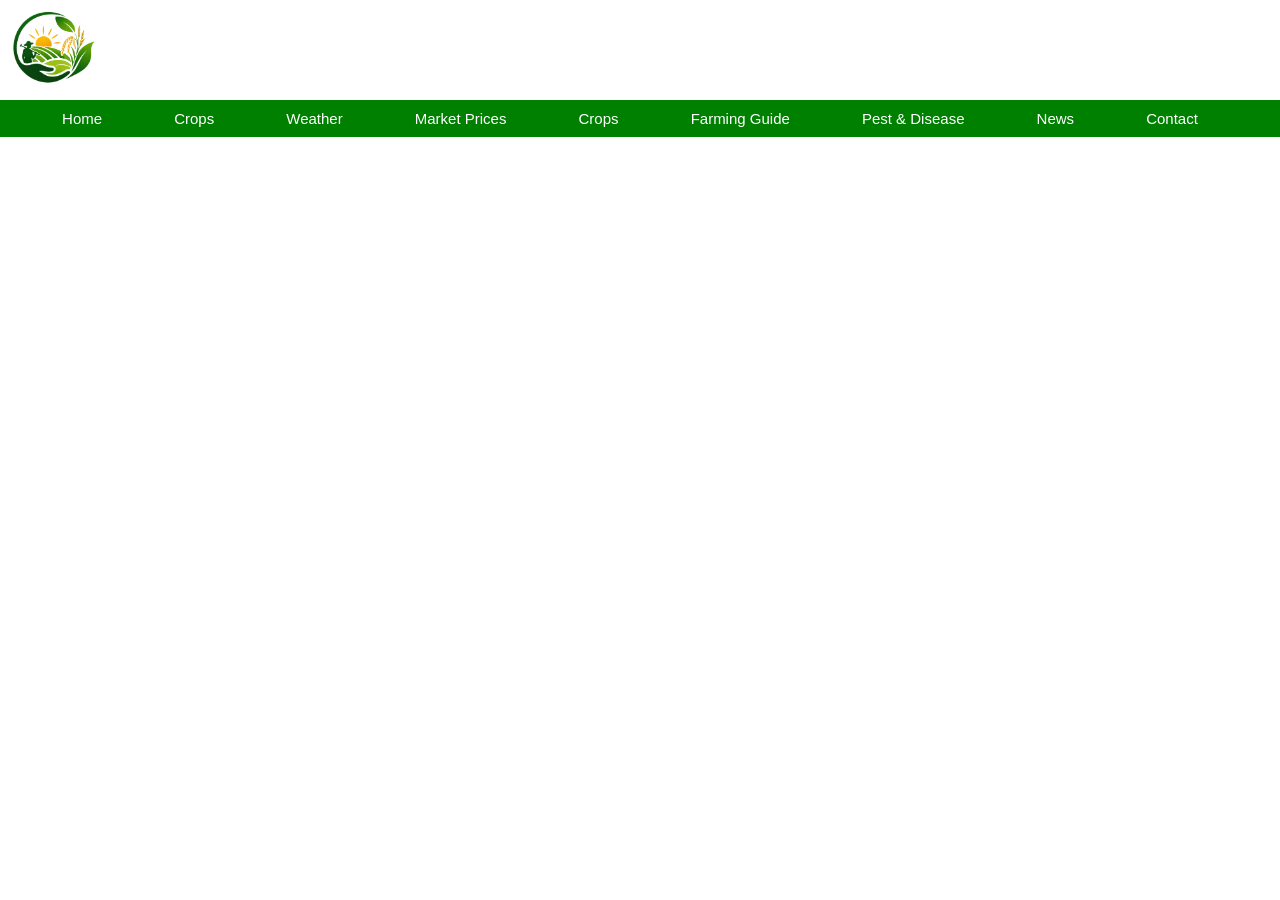
==== index.html @ c6f2dee4 "Resolved README merge conflict" ====
<!DOCTYPE html>
<html lang="en">
<head>
    <meta charset="UTF-8">
    <meta name="viewport" content="width=device-width, initial-scale=1.0">
    <title>Govimithuru | Home</title>
    <link rel="stylesheet" href="css/main.css">
</head>
<body>
    <!-- TODO: @Lochana aiya - Create header and navigation bar-->
    <header> <img src="images/logo.png" alt="logo" class="logo">
        <nav>
            <a href="#">Home</a>
            <a href="#">Crops</a>
            <a href="#">Weather</a>
            <a href="#">Market Prices</a>
            <a href="#">Crops</a>
            <a href="#">Farming Guide</a>
            <a href="#">Pest & Disease</a>
            <a href="#">News</a>
            <a href="#">Contact</a>
        </nav>
    </header>

    <main>
        <!-- TODO: " Nuwan aiya - Create slideshow section"-->
        <section id="slideshow">

        </section>
        <section id="about-section">
            <!-- TODO: @Harinya akka - Create about card -->
            <div id="about">

            </div>

            <!-- TODO: @Harinya akka - Create vision card -->
            <div id="vision">

            </div>

            <!-- TODO: @Harinya akka - Create mission card -->
            <div id="mission">

            </div>
        </section>

        <!-- TODO: @Nuwan aiya - Create news section -->
        <section id="news-section">

        </section>

        <!-- TODO: @Nuwan aiya - Create contact form-->
        <section id="contact-form">

        </section>
        
    </main>

    <!-- TODO: @Dahami akka - Create footer -->
    <footer>

    </footer>
    
</body>
</html>
---- css/main.css ----
*{
    margin: 0;
    padding: 0;
    box-sizing: border-box;
    font-family: Arial, sans-serif;
}

h1 {
    text-align: center;
    color: brown;
}

header {
    text-align: center;
}

.logo {
    display: block;
    width: 100px;
    height: auto;
}

nav {
    background-color: #008000; /* Blue */
    padding: 10px;
    display: flex;
    justify-content: space-evenly;
}

nav a {
    color: white;              /* Text color */
    text-decoration: none;
    margin-right: 20px;
    font-size: 15px;
}


nav a:hover {
    color: black;
}

@media (max-width: 768px) {
    header {
        text-align: center;
        display: flex;
        flex-direction: column;
        align-items: center;
    }

    nav {
        left: 0;
        top: 0;
        height: 100vh;
        width: 100%;
        display: flex;
        flex-direction: column;
        background-color:#008000;
    }

    nav :hover {
        color: black;
        background-color: lightgreen;
    }
}
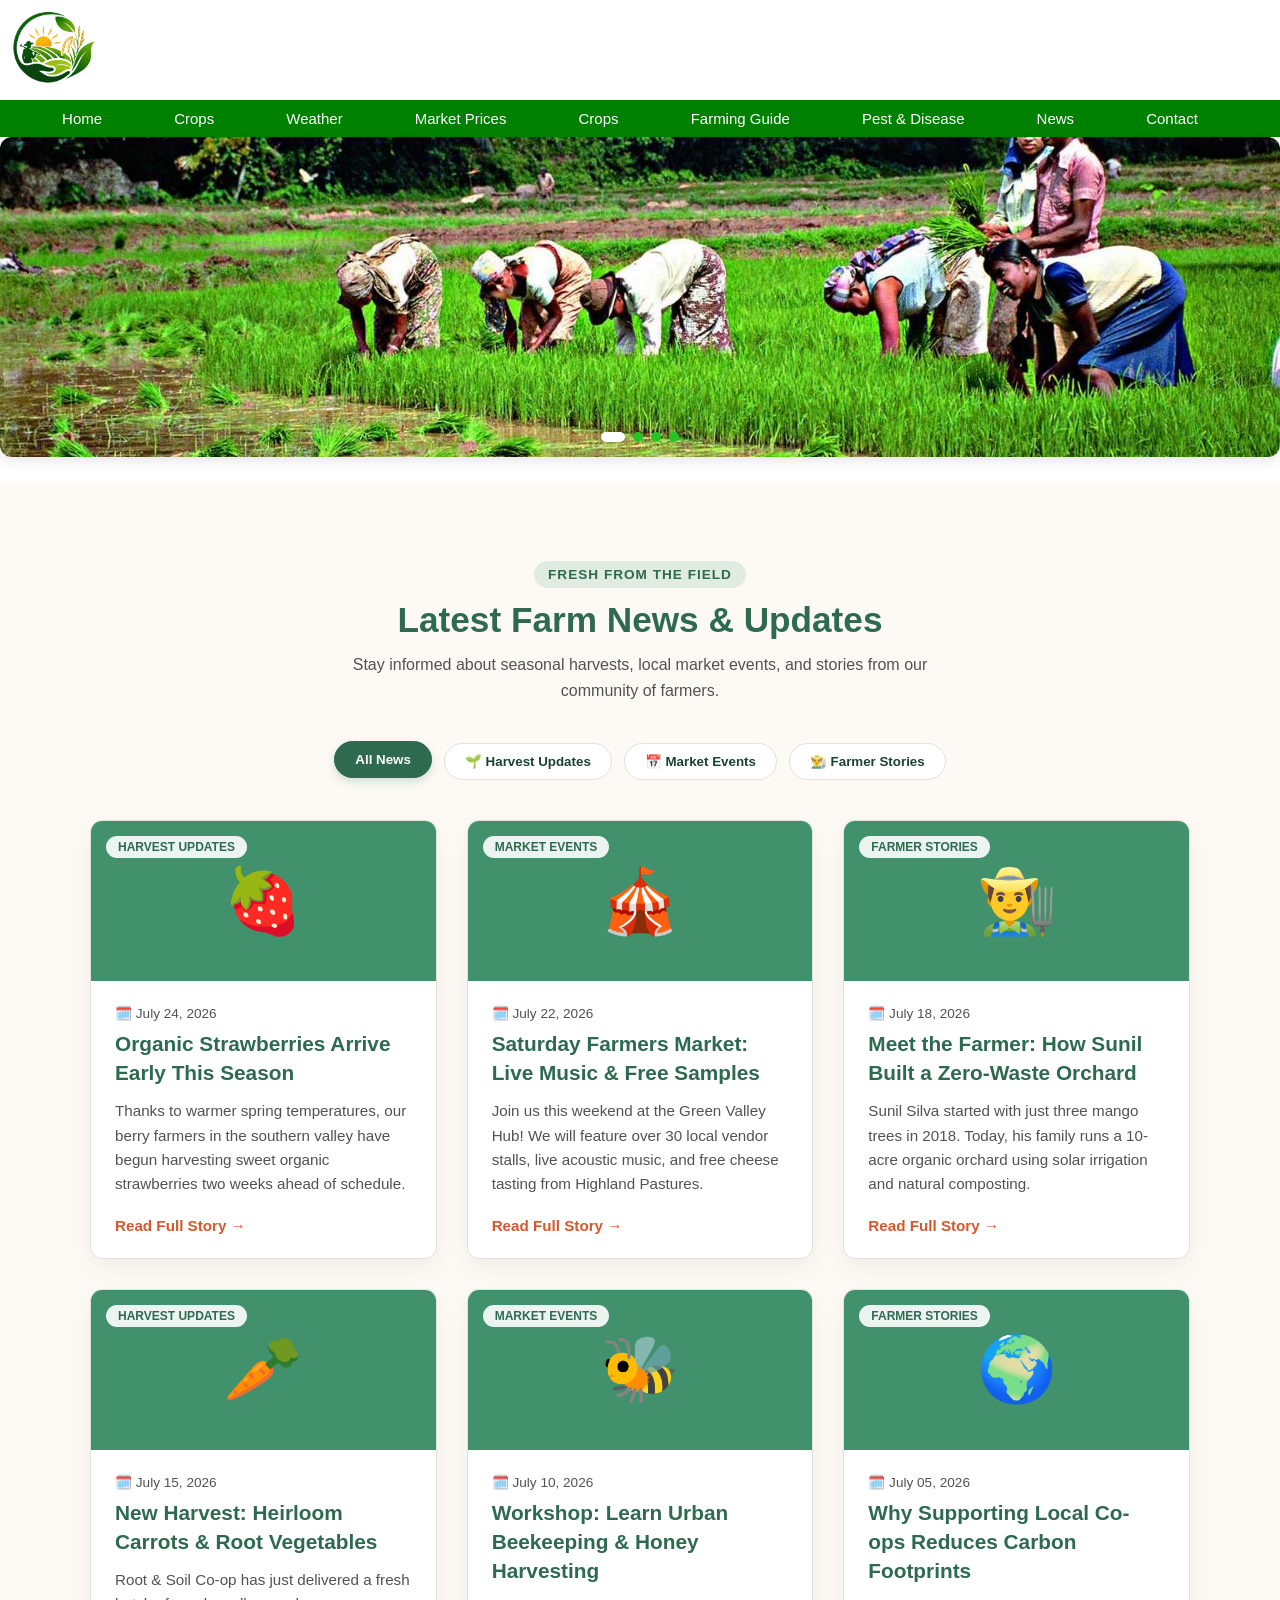
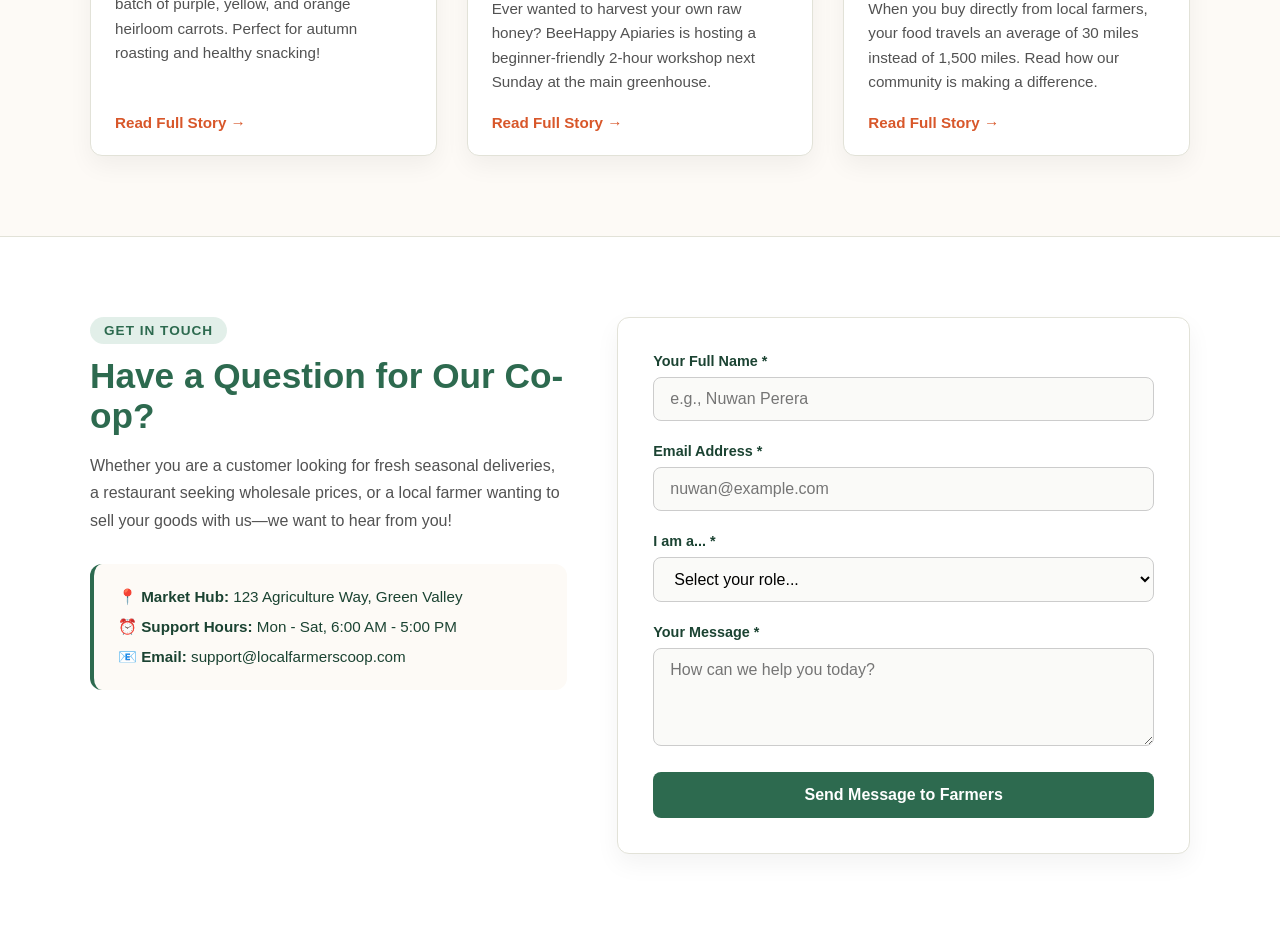
==== commit 40afdb8e: "Update frontend files dashboard components" ====
--- a/index.html
+++ b/index.html
@@ -5,6 +5,7 @@
     <meta name="viewport" content="width=device-width, initial-scale=1.0">
     <title>Govimithuru | Home</title>
     <link rel="stylesheet" href="css/main.css">
+    <script src="script.js"></script>
 </head>
 <body>
     <!-- TODO: @Lochana aiya - Create header and navigation bar-->
@@ -25,7 +26,29 @@
     <main>
         <!-- TODO: " Nuwan aiya - Create slideshow section"-->
         <section id="slideshow">
+            <div class="slideshow-container">
+                <!-- Banner Slides -->
+                 <div class="slide fade">
+                 <img src="images/farmers.jpg" alt="Banner 1">
+                 </div>
+                 <div class="slide fade">
+                 <img src="images/fruits.jpg" alt="Banner 2">
+                 </div>
+                 <div class="slide fade">
+                 <img src="images/paddy.jpg" alt="Banner 3">
+                 </div>
+                 <div class="slide fade">
+                 <img src="images/paddy.jpg" alt="Banner 4">
+                 </div>
 
+                 <!-- Indicator Dots -->
+                  <div class="dots-container">
+                    <span class="dot" onclick="setSlide(0)"></span>
+                    <span class="dot" onclick="setSlide(1)"></span>
+                    <span class="dot" onclick="setSlide(2)"></span>
+                    <span class="dot" onclick="setSlide(3)"></span>
+                  </div>
+            </div>
         </section>
         <section id="about-section">
             <!-- TODO: @Harinya akka - Create about card -->
@@ -45,14 +68,90 @@
         </section>
 
         <!-- TODO: @Nuwan aiya - Create news section -->
-        <section id="news-section">
+        <section id="news-section" class="section-padding">
+  <div class="container">
+    <div class="section-header">
+      <span class="badge">Fresh From the Field</span>
+      <h2>Latest Farm News & Updates</h2>
+      <p>Stay informed about seasonal harvests, local market events, and stories from our community of farmers.</p>
+    </div>
 
-        </section>
+    <!-- Interactive News Category Filters -->
+    <div class="news-filters">
+      <button class="filter-btn active" data-filter="all">All News</button>
+      <button class="filter-btn" data-filter="harvest">🌱 Harvest Updates</button>
+      <button class="filter-btn" data-filter="event">📅 Market Events</button>
+      <button class="filter-btn" data-filter="story">👨‍🌾 Farmer Stories</button>
+    </div>
+
+    <!-- News Cards Grid (by JS) -->
+    <div class="news-grid" id="news-grid-container">
+      <!-- JavaScript will dynamically insert news cards here -->
+    </div>
+  </div>
+</section>
 
         <!-- TODO: @Nuwan aiya - Create contact form-->
-        <section id="contact-form">
+        <section id="contact-form" class="section-padding contact-section">
+  <div class="container">
+    <div class="contact-wrapper">
+      <!-- Left Side: Friendly Context -->
+      <div class="contact-intro">
+        <span class="badge">Get In Touch</span>
+        <h2>Have a Question for Our Co-op?</h2>
+        <p>Whether you are a customer looking for fresh seasonal deliveries, a restaurant seeking wholesale prices, or a local farmer wanting to sell your goods with us—we want to hear from you!</p>
+        
+        <div class="quick-contact-info">
+          <div class="info-item">
+            <strong>📍 Market Hub:</strong> 123 Agriculture Way, Green Valley
+          </div>
+          <div class="info-item">
+            <strong>⏰ Support Hours:</strong> Mon - Sat, 6:00 AM - 5:00 PM
+          </div>
+          <div class="info-item">
+            <strong>📧 Email:</strong> support@localfarmerscoop.com
+          </div>
+        </div>
+      </div>
 
-        </section>
+      <!-- Right Side: The Form -->
+      <div class="form-container">
+        <form id="farmer-contact-form" novalidate>
+          <div class="form-group">
+            <label for="name">Your Full Name *</label>
+            <input type="text" id="name" name="name" placeholder="e.g., Nuwan Perera" required>
+          </div>
+
+          <div class="form-group">
+            <label for="email">Email Address *</label>
+            <input type="email" id="email" name="email" placeholder="nuwan@example.com" required>
+          </div>
+
+          <div class="form-group">
+            <label for="role">I am a... *</label>
+            <select id="role" name="role" required>
+              <option value="">Select your role...</option>
+              <option value="customer">Regular Buyer / Customer</option>
+              <option value="farmer">Farmer looking to sell goods</option>
+              <option value="wholesale">Wholesale / Restaurant Buyer</option>
+              <option value="other">General Visitor</option>
+            </select>
+          </div>
+
+          <div class="form-group">
+            <label for="message">Your Message *</label>
+            <textarea id="message" name="message" rows="4" placeholder="How can we help you today?" required></textarea>
+          </div>
+
+          <button type="submit" class="submit-btn">Send Message to Farmers</button>
+          
+          <!-- Feedback message box -->
+          <div id="form-status" class="status-msg hidden"></div>
+        </form>
+      </div>
+    </div>
+  </div>
+</section>
         
     </main>
 
--- a/css/main.css
+++ b/css/main.css
@@ -61,4 +61,392 @@
         color: black;
         background-color: lightgreen;
     }
+}
+
+/* ====== SLIDESHOW STYLE ====== */
+#slideshow {
+    width: 100%;
+    margin-bottom: 24px;
+}
+
+.slideshow-container{
+    position: relative;
+    width: 100%;
+    height: 320px;
+    overflow: hidden;
+    border-radius: 12px;
+    box-shadow: 0 4px 12px rgba(0, 0, 0, 0.1);
+}
+
+.slide{
+    display: none;
+    width: 100%;
+    height: 100%;
+}
+
+.slide img {
+    width: 100%;
+    height: 100%;
+    object-fit: cover;
+}
+
+/* Fade Animation */
+.fade{
+    animation-name: fadeAnimation;
+    animation-duration: 0.8;
+}
+
+@keyframes fadeAnimation{
+    from { opacity: 0.4; }
+    to { opacity: 1; }
+}
+
+/* Bottom Indicator Dots */ 
+.dots-container{
+    position: absolute;
+    bottom: 15px;
+    left: 50%;
+    transform: translateX(-50%);
+    display: flex;
+    gap: 8px;
+    z-index: 10;
+}
+
+.dot{
+    height: 10px;
+    width: 10px;
+    background-color: rgb(37, 197, 37);
+    border-radius: 50%;
+    display: inline-block;
+    cursor: pointer;
+    transition: all 0.3s ease;
+}
+
+.dot.active, .dot:hover{
+    background-color: #ffffff;
+    width: 24px;
+    border-radius: 8px;
+}
+
+/* ==========================================
+   GENERAL & VARIABLES
+   ========================================== */
+:root {
+  --farm-green: #2d6a4f;
+  --farm-light-green: #40916c;
+  --farm-accent: #d8572a;
+  --farm-bg: #fdfaf6;
+  --text-main: #1b4332;
+  --text-muted: #525252;
+  --border-color: #e2e2d8;
+  --white: #ffffff;
+  --radius: 12px;
+  --shadow: 0 10px 25px rgba(0, 0, 0, 0.05);
+}
+
+.section-padding {
+  padding: 80px 0;
+  font-family: 'Segoe UI', Tahoma, Geneva, Verdana, sans-serif;
+  color: var(--text-main);
+}
+
+.container {
+  max-width: 1140px;
+  margin: 0 auto;
+  padding: 0 20px;
+}
+
+.section-header {
+  text-align: center;
+  max-width: 650px;
+  margin: 0 auto 40px auto;
+}
+
+.badge {
+  display: inline-block;
+  background-color: rgba(64, 145, 108, 0.15);
+  color: var(--farm-green);
+  padding: 6px 14px;
+  border-radius: 20px;
+  font-size: 0.85rem;
+  font-weight: 700;
+  text-transform: uppercase;
+  letter-spacing: 1px;
+  margin-bottom: 12px;
+}
+
+.section-header h2 {
+  font-size: 2.2rem;
+  color: var(--farm-green);
+  margin-bottom: 12px;
+}
+
+.section-header p {
+  color: var(--text-muted);
+  line-height: 1.6;
+}
+
+/* ==========================================
+   NEWS SECTION STYLES
+   ========================================== */
+#news-section {
+  background-color: var(--farm-bg);
+}
+
+.news-filters {
+  display: flex;
+  justify-content: center;
+  flex-wrap: wrap;
+  gap: 12px;
+  margin-bottom: 40px;
+}
+
+.filter-btn {
+  background: var(--white);
+  border: 1px solid var(--border-color);
+  color: var(--text-main);
+  padding: 10px 20px;
+  border-radius: 30px;
+  font-weight: 600;
+  cursor: pointer;
+  transition: all 0.3s ease;
+}
+
+.filter-btn:hover,
+.filter-btn.active {
+  background: var(--farm-green);
+  color: var(--white);
+  border-color: var(--farm-green);
+  transform: translateY(-2px);
+  box-shadow: 0 4px 10px rgba(45, 106, 79, 0.2);
+}
+
+.news-grid {
+  display: grid;
+  grid-template-columns: repeat(auto-fill, minmax(320px, 1fr));
+  gap: 30px;
+}
+
+.news-card {
+  background: var(--white);
+  border-radius: var(--radius);
+  overflow: hidden;
+  box-shadow: var(--shadow);
+  border: 1px solid var(--border-color);
+  display: flex;
+  flex-direction: column;
+  transition: transform 0.3s ease, box-shadow 0.3s ease;
+}
+
+.news-card:hover {
+  transform: translateY(-5px);
+  box-shadow: 0 15px 30px rgba(0, 0, 0, 0.1);
+}
+
+.news-banner {
+  height: 160px;
+  background: var(--farm-light-green);
+  display: flex;
+  align-items: center;
+  justify-content: center;
+  font-size: 4rem;
+  position: relative;
+}
+
+.news-category-tag {
+  position: absolute;
+  top: 15px;
+  left: 15px;
+  background: rgba(255, 255, 255, 0.9);
+  color: var(--farm-green);
+  padding: 4px 12px;
+  border-radius: 12px;
+  font-size: 0.75rem;
+  font-weight: bold;
+  text-transform: uppercase;
+}
+
+.news-content {
+  padding: 24px;
+  display: flex;
+  flex-direction: column;
+  flex-grow: 1;
+}
+
+.news-date {
+  font-size: 0.85rem;
+  color: var(--text-muted);
+  margin-bottom: 8px;
+}
+
+.news-title {
+  font-size: 1.3rem;
+  color: var(--farm-green);
+  margin-bottom: 12px;
+  line-height: 1.4;
+}
+
+.news-excerpt {
+  color: var(--text-muted);
+  font-size: 0.95rem;
+  line-height: 1.6;
+  margin-bottom: 20px;
+  flex-grow: 1;
+}
+
+.read-more-btn {
+  background: none;
+  border: none;
+  color: var(--farm-accent);
+  font-weight: 700;
+  cursor: pointer;
+  padding: 0;
+  text-align: left;
+  display: inline-flex;
+  align-items: center;
+  gap: 5px;
+  font-size: 0.95rem;
+}
+
+.read-more-btn:hover {
+  text-decoration: underline;
+}
+
+/* ==========================================
+   CONTACT FORM STYLES
+   ========================================== */
+.contact-section {
+  background: var(--white);
+  border-top: 1px solid var(--border-color);
+}
+
+.contact-wrapper {
+  display: grid;
+  grid-template-columns: 1fr 1.2fr;
+  gap: 50px;
+  align-items: start;
+}
+
+.contact-intro h2 {
+  font-size: 2.2rem;
+  color: var(--farm-green);
+  margin-bottom: 16px;
+}
+
+.contact-intro p {
+  color: var(--text-muted);
+  line-height: 1.7;
+  margin-bottom: 30px;
+}
+
+.quick-contact-info {
+  background: var(--farm-bg);
+  padding: 24px;
+  border-radius: var(--radius);
+  border-left: 4px solid var(--farm-green);
+}
+
+.info-item {
+  margin-bottom: 12px;
+  color: var(--text-main);
+  font-size: 0.95rem;
+}
+
+.info-item:last-child {
+  margin-bottom: 0;
+}
+
+.form-container {
+  background: var(--white);
+  padding: 35px;
+  border-radius: var(--radius);
+  box-shadow: var(--shadow);
+  border: 1px solid var(--border-color);
+}
+
+.form-group {
+  margin-bottom: 22px;
+}
+
+.form-group label {
+  display: block;
+  font-weight: 600;
+  margin-bottom: 8px;
+  font-size: 0.9rem;
+  color: var(--text-main);
+}
+
+.form-group input,
+.form-group select,
+.form-group textarea {
+  width: 100%;
+  padding: 12px 16px;
+  border: 1px solid #ccc;
+  border-radius: 8px;
+  font-size: 1rem;
+  font-family: inherit;
+  transition: border-color 0.3s, box-shadow 0.3s;
+  background: #fafaf8;
+}
+
+.form-group input:focus,
+.form-group select:focus,
+.form-group textarea:focus {
+  outline: none;
+  border-color: var(--farm-green);
+  box-shadow: 0 0 0 3px rgba(45, 106, 79, 0.1);
+  background: var(--white);
+}
+
+.submit-btn {
+  background: var(--farm-green);
+  color: var(--white);
+  border: none;
+  width: 100%;
+  padding: 14px;
+  border-radius: 8px;
+  font-size: 1rem;
+  font-weight: bold;
+  cursor: pointer;
+  transition: background 0.3s, transform 0.1s;
+}
+
+.submit-btn:hover {
+  background: #1b4332;
+  transform: translateY(-2px);
+}
+
+.status-msg {
+  margin-top: 20px;
+  padding: 14px;
+  border-radius: 8px;
+  text-align: center;
+  font-weight: 600;
+  font-size: 0.95rem;
+}
+
+.status-msg.success {
+  background-color: #d8f3dc;
+  color: #1b4332;
+  border: 1px solid #b7e4c7;
+}
+
+.status-msg.error {
+  background-color: #f8d7da;
+  color: #721c24;
+  border: 1px solid #f5c6cb;
+}
+
+.hidden {
+  display: none;
+}
+
+/* ==========================================
+   RESPONSIVE DESIGN (MOBILE)
+   ========================================== */
+@media (max-width: 850px) {
+  .contact-wrapper {
+    grid-template-columns: 1fr;
+    gap: 30px;
+  }
 }
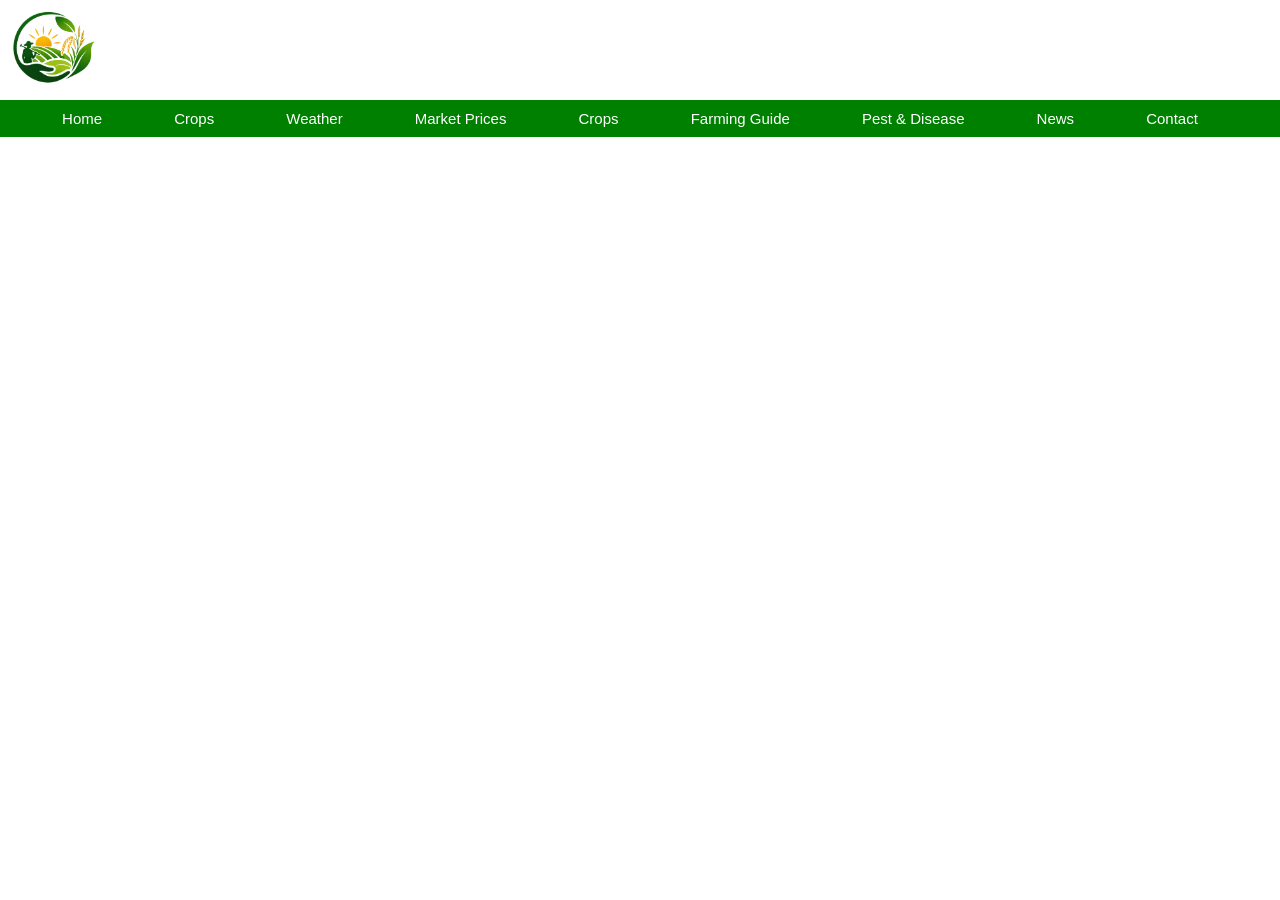
==== commit a75e03ef: "button work  stage 1" ====
--- a/index.html
+++ b/index.html
@@ -5,12 +5,15 @@
     <meta name="viewport" content="width=device-width, initial-scale=1.0">
     <title>Govimithuru | Home</title>
     <link rel="stylesheet" href="css/main.css">
-    <script src="script.js"></script>
+    <script src="js/script.js"></script>
 </head>
 <body>
     <!-- TODO: @Lochana aiya - Create header and navigation bar-->
     <header> <img src="images/logo.png" alt="logo" class="logo">
-        <nav>
+        <button class="menu-btn" onclick="toggleMenu()">
+            ☰
+        </button>
+        <nav id="Menu" class="menu">
             <a href="#">Home</a>
             <a href="#">Crops</a>
             <a href="#">Weather</a>
@@ -26,29 +29,7 @@
     <main>
         <!-- TODO: " Nuwan aiya - Create slideshow section"-->
         <section id="slideshow">
-            <div class="slideshow-container">
-                <!-- Banner Slides -->
-                 <div class="slide fade">
-                 <img src="images/farmers.jpg" alt="Banner 1">
-                 </div>
-                 <div class="slide fade">
-                 <img src="images/fruits.jpg" alt="Banner 2">
-                 </div>
-                 <div class="slide fade">
-                 <img src="images/paddy.jpg" alt="Banner 3">
-                 </div>
-                 <div class="slide fade">
-                 <img src="images/paddy.jpg" alt="Banner 4">
-                 </div>
 
-                 <!-- Indicator Dots -->
-                  <div class="dots-container">
-                    <span class="dot" onclick="setSlide(0)"></span>
-                    <span class="dot" onclick="setSlide(1)"></span>
-                    <span class="dot" onclick="setSlide(2)"></span>
-                    <span class="dot" onclick="setSlide(3)"></span>
-                  </div>
-            </div>
         </section>
         <section id="about-section">
             <!-- TODO: @Harinya akka - Create about card -->
@@ -68,90 +49,14 @@
         </section>
 
         <!-- TODO: @Nuwan aiya - Create news section -->
-        <section id="news-section" class="section-padding">
-  <div class="container">
-    <div class="section-header">
-      <span class="badge">Fresh From the Field</span>
-      <h2>Latest Farm News & Updates</h2>
-      <p>Stay informed about seasonal harvests, local market events, and stories from our community of farmers.</p>
-    </div>
+        <section id="news-section">
 
-    <!-- Interactive News Category Filters -->
-    <div class="news-filters">
-      <button class="filter-btn active" data-filter="all">All News</button>
-      <button class="filter-btn" data-filter="harvest">🌱 Harvest Updates</button>
-      <button class="filter-btn" data-filter="event">📅 Market Events</button>
-      <button class="filter-btn" data-filter="story">👨‍🌾 Farmer Stories</button>
-    </div>
-
-    <!-- News Cards Grid (by JS) -->
-    <div class="news-grid" id="news-grid-container">
-      <!-- JavaScript will dynamically insert news cards here -->
-    </div>
-  </div>
-</section>
+        </section>
 
         <!-- TODO: @Nuwan aiya - Create contact form-->
-        <section id="contact-form" class="section-padding contact-section">
-  <div class="container">
-    <div class="contact-wrapper">
-      <!-- Left Side: Friendly Context -->
-      <div class="contact-intro">
-        <span class="badge">Get In Touch</span>
-        <h2>Have a Question for Our Co-op?</h2>
-        <p>Whether you are a customer looking for fresh seasonal deliveries, a restaurant seeking wholesale prices, or a local farmer wanting to sell your goods with us—we want to hear from you!</p>
-        
-        <div class="quick-contact-info">
-          <div class="info-item">
-            <strong>📍 Market Hub:</strong> 123 Agriculture Way, Green Valley
-          </div>
-          <div class="info-item">
-            <strong>⏰ Support Hours:</strong> Mon - Sat, 6:00 AM - 5:00 PM
-          </div>
-          <div class="info-item">
-            <strong>📧 Email:</strong> support@localfarmerscoop.com
-          </div>
-        </div>
-      </div>
+        <section id="contact-form">
 
-      <!-- Right Side: The Form -->
-      <div class="form-container">
-        <form id="farmer-contact-form" novalidate>
-          <div class="form-group">
-            <label for="name">Your Full Name *</label>
-            <input type="text" id="name" name="name" placeholder="e.g., Nuwan Perera" required>
-          </div>
-
-          <div class="form-group">
-            <label for="email">Email Address *</label>
-            <input type="email" id="email" name="email" placeholder="nuwan@example.com" required>
-          </div>
-
-          <div class="form-group">
-            <label for="role">I am a... *</label>
-            <select id="role" name="role" required>
-              <option value="">Select your role...</option>
-              <option value="customer">Regular Buyer / Customer</option>
-              <option value="farmer">Farmer looking to sell goods</option>
-              <option value="wholesale">Wholesale / Restaurant Buyer</option>
-              <option value="other">General Visitor</option>
-            </select>
-          </div>
-
-          <div class="form-group">
-            <label for="message">Your Message *</label>
-            <textarea id="message" name="message" rows="4" placeholder="How can we help you today?" required></textarea>
-          </div>
-
-          <button type="submit" class="submit-btn">Send Message to Farmers</button>
-          
-          <!-- Feedback message box -->
-          <div id="form-status" class="status-msg hidden"></div>
-        </form>
-      </div>
-    </div>
-  </div>
-</section>
+        </section>
         
     </main>
 
@@ -161,4 +66,4 @@
     </footer>
     
 </body>
-</html>+</html>
--- a/css/main.css
+++ b/css/main.css
@@ -39,11 +39,15 @@
     color: black;
 }
 
+.menu-btn {
+    display: none;
+}
+
 @media (max-width: 768px) {
     header {
         text-align: center;
-        display: flex;
-        flex-direction: column;
+        display: grid;
+        grid-template-columns: auto auto;
         align-items: center;
     }
 
@@ -52,401 +56,53 @@
         top: 0;
         height: 100vh;
         width: 100%;
-        display: flex;
-        flex-direction: column;
+        display: grid;
         background-color:#008000;
     }
 
     nav :hover {
         color: black;
-        background-color: lightgreen;
     }
-}
 
-/* ====== SLIDESHOW STYLE ====== */
-#slideshow {
-    width: 100%;
-    margin-bottom: 24px;
-}
+    .menu{
+        display:none;
+        flex-direction:column;
+        background:#1b4d22;
+    }
+ 
+    .menu a{
+        color:white;
+        text-decoration:none;
+        padding:15px;
+        border-bottom:1px solid rgba(255,255,255,0.2);
+    }
 
-.slideshow-container{
-    position: relative;
-    width: 100%;
-    height: 320px;
-    overflow: hidden;
-    border-radius: 12px;
-    box-shadow: 0 4px 12px rgba(0, 0, 0, 0.1);
-}
+    .menu a:hover{
+        background:#2f5d34;
+    }
 
-.slide{
-    display: none;
-    width: 100%;
-    height: 100%;
-}
+    .menu.show{
+        display:grid;
+        grid-column-start: 1;
+        grid-column-end: 3;
+    }
+    .menu-btn{
+        display: flex;
+        font-size:28px;
+        background:#2f5d34;
+        color:white;
+        border:none;
+        border-radius:5px;
+        width:70px;
+        height: 35px;
+        cursor:pointer;
+        margin-left: auto;
+        justify-content: center;
+        align-items: center;   
+    }
 
-.slide img {
-    width: 100%;
-    height: 100%;
-    object-fit: cover;
-}
+    .menu-btn:hover{
+        background: #39703f;
+    }
 
-/* Fade Animation */
-.fade{
-    animation-name: fadeAnimation;
-    animation-duration: 0.8;
-}
-
-@keyframes fadeAnimation{
-    from { opacity: 0.4; }
-    to { opacity: 1; }
-}
-
-/* Bottom Indicator Dots */ 
-.dots-container{
-    position: absolute;
-    bottom: 15px;
-    left: 50%;
-    transform: translateX(-50%);
-    display: flex;
-    gap: 8px;
-    z-index: 10;
-}
-
-.dot{
-    height: 10px;
-    width: 10px;
-    background-color: rgb(37, 197, 37);
-    border-radius: 50%;
-    display: inline-block;
-    cursor: pointer;
-    transition: all 0.3s ease;
-}
-
-.dot.active, .dot:hover{
-    background-color: #ffffff;
-    width: 24px;
-    border-radius: 8px;
-}
-
-/* ==========================================
-   GENERAL & VARIABLES
-   ========================================== */
-:root {
-  --farm-green: #2d6a4f;
-  --farm-light-green: #40916c;
-  --farm-accent: #d8572a;
-  --farm-bg: #fdfaf6;
-  --text-main: #1b4332;
-  --text-muted: #525252;
-  --border-color: #e2e2d8;
-  --white: #ffffff;
-  --radius: 12px;
-  --shadow: 0 10px 25px rgba(0, 0, 0, 0.05);
-}
-
-.section-padding {
-  padding: 80px 0;
-  font-family: 'Segoe UI', Tahoma, Geneva, Verdana, sans-serif;
-  color: var(--text-main);
-}
-
-.container {
-  max-width: 1140px;
-  margin: 0 auto;
-  padding: 0 20px;
-}
-
-.section-header {
-  text-align: center;
-  max-width: 650px;
-  margin: 0 auto 40px auto;
-}
-
-.badge {
-  display: inline-block;
-  background-color: rgba(64, 145, 108, 0.15);
-  color: var(--farm-green);
-  padding: 6px 14px;
-  border-radius: 20px;
-  font-size: 0.85rem;
-  font-weight: 700;
-  text-transform: uppercase;
-  letter-spacing: 1px;
-  margin-bottom: 12px;
-}
-
-.section-header h2 {
-  font-size: 2.2rem;
-  color: var(--farm-green);
-  margin-bottom: 12px;
-}
-
-.section-header p {
-  color: var(--text-muted);
-  line-height: 1.6;
-}
-
-/* ==========================================
-   NEWS SECTION STYLES
-   ========================================== */
-#news-section {
-  background-color: var(--farm-bg);
-}
-
-.news-filters {
-  display: flex;
-  justify-content: center;
-  flex-wrap: wrap;
-  gap: 12px;
-  margin-bottom: 40px;
-}
-
-.filter-btn {
-  background: var(--white);
-  border: 1px solid var(--border-color);
-  color: var(--text-main);
-  padding: 10px 20px;
-  border-radius: 30px;
-  font-weight: 600;
-  cursor: pointer;
-  transition: all 0.3s ease;
-}
-
-.filter-btn:hover,
-.filter-btn.active {
-  background: var(--farm-green);
-  color: var(--white);
-  border-color: var(--farm-green);
-  transform: translateY(-2px);
-  box-shadow: 0 4px 10px rgba(45, 106, 79, 0.2);
-}
-
-.news-grid {
-  display: grid;
-  grid-template-columns: repeat(auto-fill, minmax(320px, 1fr));
-  gap: 30px;
-}
-
-.news-card {
-  background: var(--white);
-  border-radius: var(--radius);
-  overflow: hidden;
-  box-shadow: var(--shadow);
-  border: 1px solid var(--border-color);
-  display: flex;
-  flex-direction: column;
-  transition: transform 0.3s ease, box-shadow 0.3s ease;
-}
-
-.news-card:hover {
-  transform: translateY(-5px);
-  box-shadow: 0 15px 30px rgba(0, 0, 0, 0.1);
-}
-
-.news-banner {
-  height: 160px;
-  background: var(--farm-light-green);
-  display: flex;
-  align-items: center;
-  justify-content: center;
-  font-size: 4rem;
-  position: relative;
-}
-
-.news-category-tag {
-  position: absolute;
-  top: 15px;
-  left: 15px;
-  background: rgba(255, 255, 255, 0.9);
-  color: var(--farm-green);
-  padding: 4px 12px;
-  border-radius: 12px;
-  font-size: 0.75rem;
-  font-weight: bold;
-  text-transform: uppercase;
-}
-
-.news-content {
-  padding: 24px;
-  display: flex;
-  flex-direction: column;
-  flex-grow: 1;
-}
-
-.news-date {
-  font-size: 0.85rem;
-  color: var(--text-muted);
-  margin-bottom: 8px;
-}
-
-.news-title {
-  font-size: 1.3rem;
-  color: var(--farm-green);
-  margin-bottom: 12px;
-  line-height: 1.4;
-}
-
-.news-excerpt {
-  color: var(--text-muted);
-  font-size: 0.95rem;
-  line-height: 1.6;
-  margin-bottom: 20px;
-  flex-grow: 1;
-}
-
-.read-more-btn {
-  background: none;
-  border: none;
-  color: var(--farm-accent);
-  font-weight: 700;
-  cursor: pointer;
-  padding: 0;
-  text-align: left;
-  display: inline-flex;
-  align-items: center;
-  gap: 5px;
-  font-size: 0.95rem;
-}
-
-.read-more-btn:hover {
-  text-decoration: underline;
-}
-
-/* ==========================================
-   CONTACT FORM STYLES
-   ========================================== */
-.contact-section {
-  background: var(--white);
-  border-top: 1px solid var(--border-color);
-}
-
-.contact-wrapper {
-  display: grid;
-  grid-template-columns: 1fr 1.2fr;
-  gap: 50px;
-  align-items: start;
-}
-
-.contact-intro h2 {
-  font-size: 2.2rem;
-  color: var(--farm-green);
-  margin-bottom: 16px;
-}
-
-.contact-intro p {
-  color: var(--text-muted);
-  line-height: 1.7;
-  margin-bottom: 30px;
-}
-
-.quick-contact-info {
-  background: var(--farm-bg);
-  padding: 24px;
-  border-radius: var(--radius);
-  border-left: 4px solid var(--farm-green);
-}
-
-.info-item {
-  margin-bottom: 12px;
-  color: var(--text-main);
-  font-size: 0.95rem;
-}
-
-.info-item:last-child {
-  margin-bottom: 0;
-}
-
-.form-container {
-  background: var(--white);
-  padding: 35px;
-  border-radius: var(--radius);
-  box-shadow: var(--shadow);
-  border: 1px solid var(--border-color);
-}
-
-.form-group {
-  margin-bottom: 22px;
-}
-
-.form-group label {
-  display: block;
-  font-weight: 600;
-  margin-bottom: 8px;
-  font-size: 0.9rem;
-  color: var(--text-main);
-}
-
-.form-group input,
-.form-group select,
-.form-group textarea {
-  width: 100%;
-  padding: 12px 16px;
-  border: 1px solid #ccc;
-  border-radius: 8px;
-  font-size: 1rem;
-  font-family: inherit;
-  transition: border-color 0.3s, box-shadow 0.3s;
-  background: #fafaf8;
-}
-
-.form-group input:focus,
-.form-group select:focus,
-.form-group textarea:focus {
-  outline: none;
-  border-color: var(--farm-green);
-  box-shadow: 0 0 0 3px rgba(45, 106, 79, 0.1);
-  background: var(--white);
-}
-
-.submit-btn {
-  background: var(--farm-green);
-  color: var(--white);
-  border: none;
-  width: 100%;
-  padding: 14px;
-  border-radius: 8px;
-  font-size: 1rem;
-  font-weight: bold;
-  cursor: pointer;
-  transition: background 0.3s, transform 0.1s;
-}
-
-.submit-btn:hover {
-  background: #1b4332;
-  transform: translateY(-2px);
-}
-
-.status-msg {
-  margin-top: 20px;
-  padding: 14px;
-  border-radius: 8px;
-  text-align: center;
-  font-weight: 600;
-  font-size: 0.95rem;
-}
-
-.status-msg.success {
-  background-color: #d8f3dc;
-  color: #1b4332;
-  border: 1px solid #b7e4c7;
-}
-
-.status-msg.error {
-  background-color: #f8d7da;
-  color: #721c24;
-  border: 1px solid #f5c6cb;
-}
-
-.hidden {
-  display: none;
-}
-
-/* ==========================================
-   RESPONSIVE DESIGN (MOBILE)
-   ========================================== */
-@media (max-width: 850px) {
-  .contact-wrapper {
-    grid-template-columns: 1fr;
-    gap: 30px;
-  }
 }
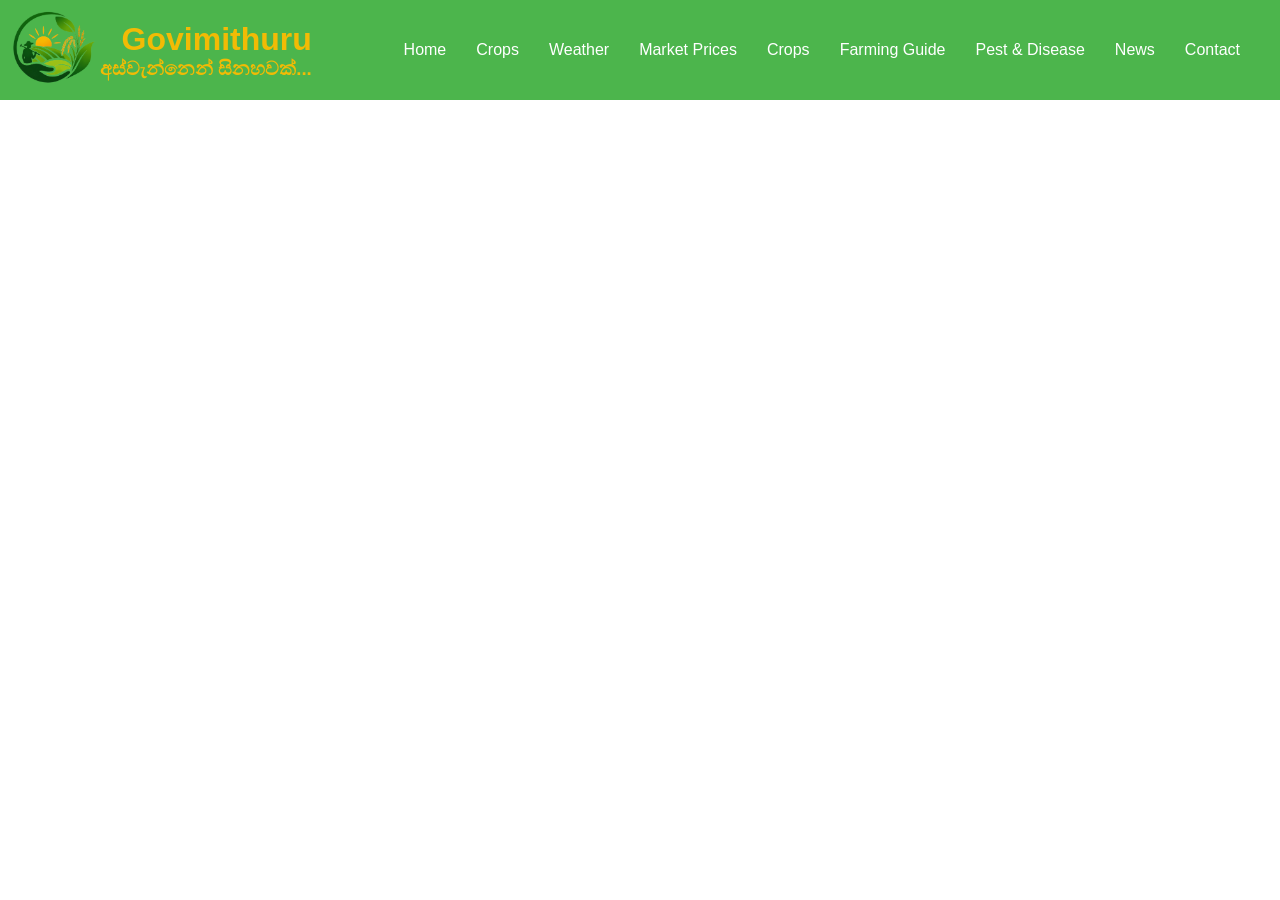
==== commit a9d686f5: "Changed the appearance of the header area" ====
--- a/index.html
+++ b/index.html
@@ -6,10 +6,18 @@
     <title>Govimithuru | Home</title>
     <link rel="stylesheet" href="css/main.css">
     <script src="js/script.js"></script>
+    <link rel="icon" type="image/png" href="/favicon.png" />
 </head>
 <body>
     <!-- TODO: @Lochana aiya - Create header and navigation bar-->
-    <header> <img src="images/logo.png" alt="logo" class="logo">
+    <header> 
+        <div style="display: flex; align-items: center;">
+        <img src="images/logo.png" alt="logo" class="logo">
+        <div>
+            <h1>Govimithuru</h1>
+            <h3>අස්වැන්නෙන් සිනහවක්...</h3>
+        </div>
+        </div>
         <button class="menu-btn" onclick="toggleMenu()">
             ☰
         </button>
--- a/css/main.css
+++ b/css/main.css
@@ -4,10 +4,18 @@
     box-sizing: border-box;
     font-family: Arial, sans-serif;
 }
+header {
+    display: flex;
+    justify-content: space-between;
+    background-color: rgba(0,150,0,0.7);
+    align-items: center;
+}
 
-h1 {
-    text-align: center;
-    color: brown;
+
+header h1, header h3 {
+    text-align: right;
+    color: rgb(242, 187, 5);
+    margin-right: 0;
 }
 
 header {
@@ -21,7 +29,6 @@
 }
 
 nav {
-    background-color: #008000; /* Blue */
     padding: 10px;
     display: flex;
     justify-content: space-evenly;
@@ -30,17 +37,18 @@
 nav a {
     color: white;              /* Text color */
     text-decoration: none;
-    margin-right: 20px;
-    font-size: 15px;
+    margin-right: 30px;
+    font-size: 16px;
 }
 
 
 nav a:hover {
-    color: black;
+    color: rgb(242, 187, 5);
 }
 
 .menu-btn {
     display: none;
+    padding: 20px 10px 22px 10px;
 }
 
 @media (max-width: 768px) {
@@ -54,20 +62,20 @@
     nav {
         left: 0;
         top: 0;
-        height: 100vh;
-        width: 100%;
+        height: 100%;
+        width: auto;
         display: grid;
-        background-color:#008000;
+        background-color:rgba(0,150,0,0.7);
     }
 
     nav :hover {
-        color: black;
+        color: rgb(242, 187, 5);
     }
 
-    .menu{
-        display:none;
-        flex-direction:column;
-        background:#1b4d22;
+    .menu {
+        display: none;
+        flex-direction: column;
+        background-color: rgba(0,100,0,0.7)
     }
  
     .menu a{
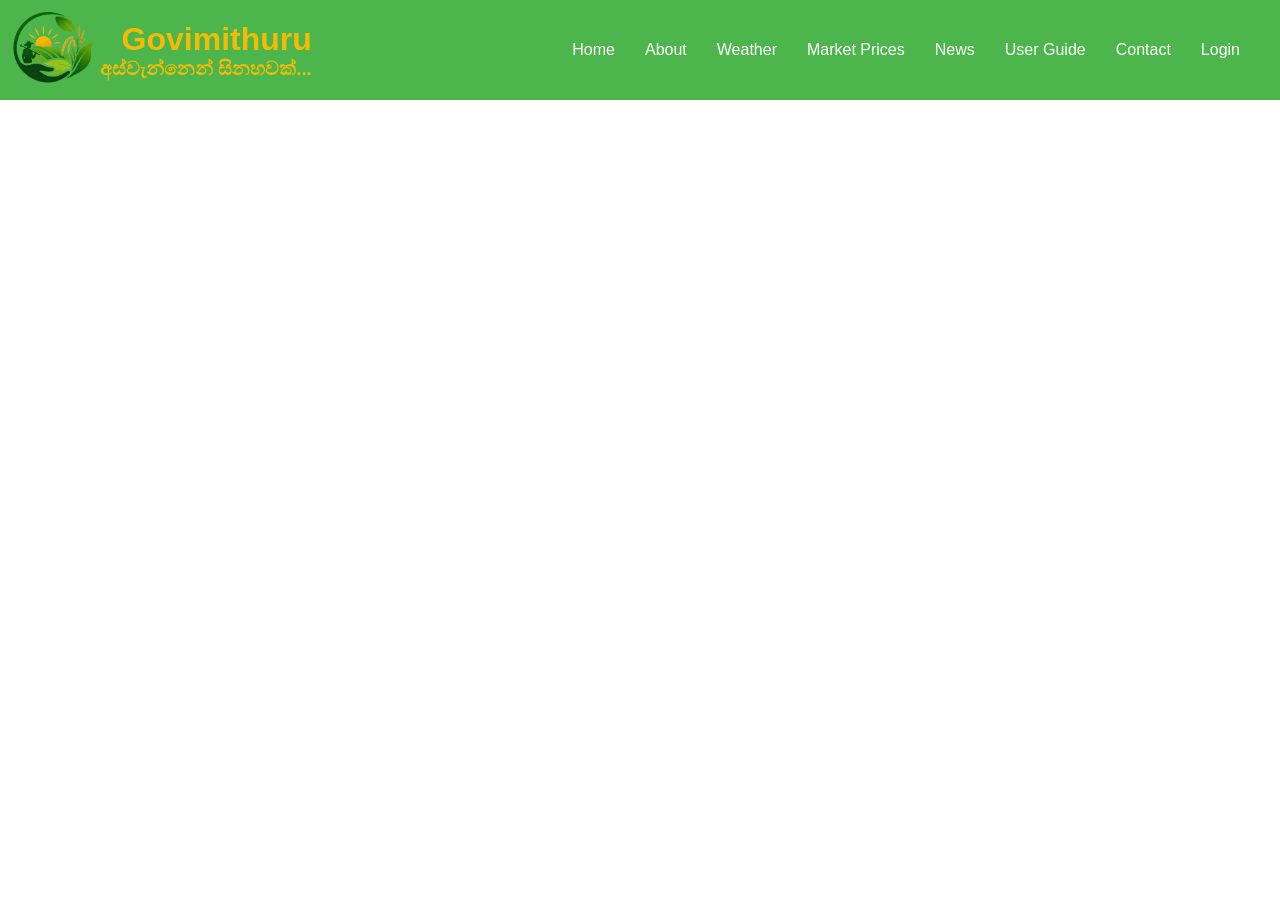
==== commit d11233ea: "Linked app to public site and configured ports to avoid unexpected erros." ====
--- a/index.html
+++ b/index.html
@@ -23,14 +23,13 @@
         </button>
         <nav id="Menu" class="menu">
             <a href="#">Home</a>
-            <a href="#">Crops</a>
+            <a href="#">About</a>
             <a href="#">Weather</a>
             <a href="#">Market Prices</a>
-            <a href="#">Crops</a>
-            <a href="#">Farming Guide</a>
-            <a href="#">Pest & Disease</a>
             <a href="#">News</a>
+            <a href="#">User Guide</a>
             <a href="#">Contact</a>
+            <a href="http://127.0.0.1:5208">Login</a>
         </nav>
     </header>
 
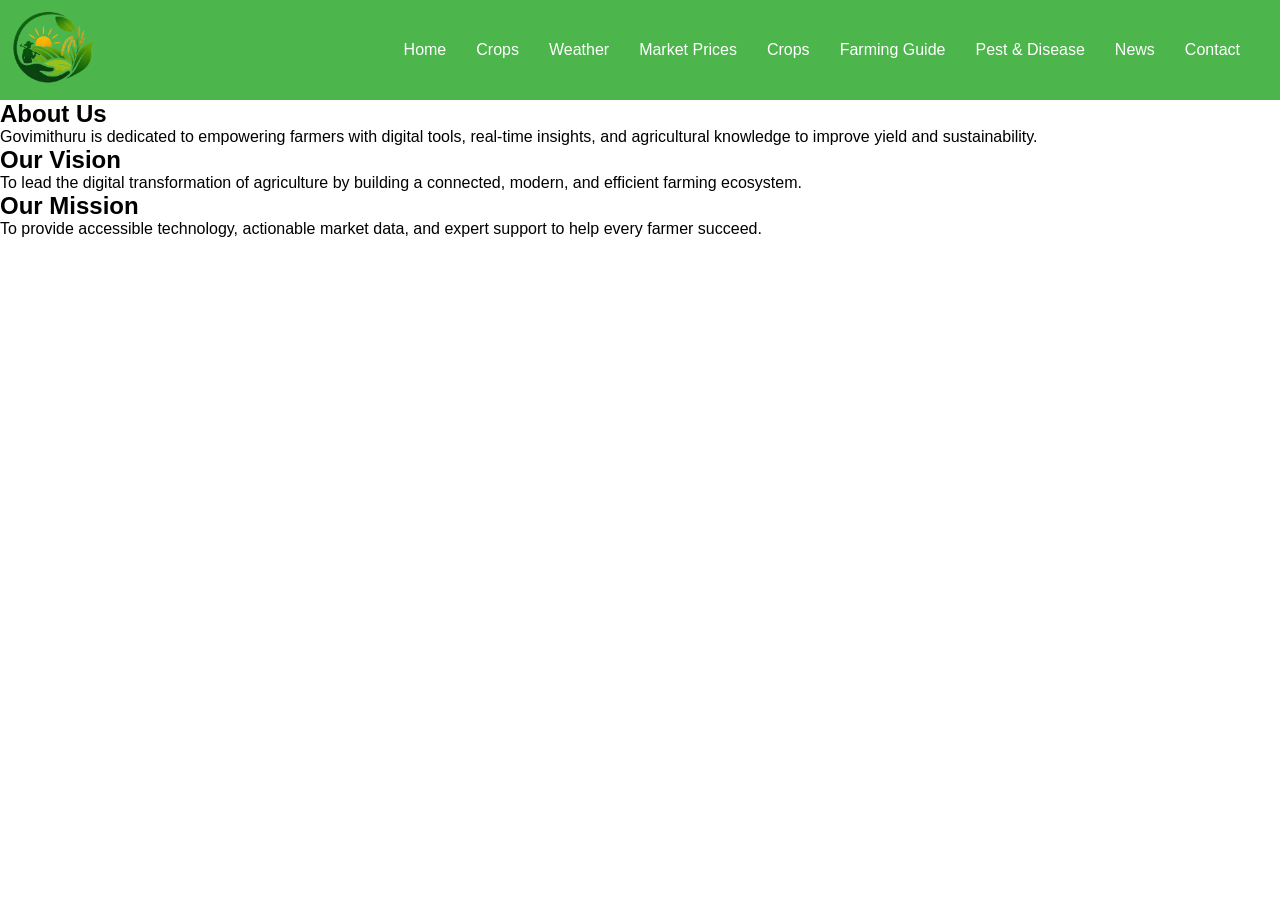
==== commit da57037e: "Added HTML pages and updated project files" ====
--- a/index.html
+++ b/index.html
@@ -5,31 +5,20 @@
     <meta name="viewport" content="width=device-width, initial-scale=1.0">
     <title>Govimithuru | Home</title>
     <link rel="stylesheet" href="css/main.css">
-    <script src="js/script.js"></script>
-    <link rel="icon" type="image/png" href="/favicon.png" />
 </head>
 <body>
     <!-- TODO: @Lochana aiya - Create header and navigation bar-->
-    <header> 
-        <div style="display: flex; align-items: center;">
-        <img src="images/logo.png" alt="logo" class="logo">
-        <div>
-            <h1>Govimithuru</h1>
-            <h3>අස්වැන්නෙන් සිනහවක්...</h3>
-        </div>
-        </div>
-        <button class="menu-btn" onclick="toggleMenu()">
-            ☰
-        </button>
-        <nav id="Menu" class="menu">
+    <header> <img src="images/logo.png" alt="logo" class="logo">
+        <nav>
             <a href="#">Home</a>
-            <a href="#">About</a>
+            <a href="#">Crops</a>
             <a href="#">Weather</a>
             <a href="#">Market Prices</a>
+            <a href="#">Crops</a>
+            <a href="#">Farming Guide</a>
+            <a href="#">Pest & Disease</a>
             <a href="#">News</a>
-            <a href="#">User Guide</a>
             <a href="#">Contact</a>
-            <a href="http://127.0.0.1:5208">Login</a>
         </nav>
     </header>
 
@@ -41,17 +30,22 @@
         <section id="about-section">
             <!-- TODO: @Harinya akka - Create about card -->
             <div id="about">
+                <h2>About Us</h2>
+<p>Govimithuru is dedicated to empowering farmers with digital tools, real-time insights, and agricultural knowledge to improve yield and sustainability.</p>
 
             </div>
 
             <!-- TODO: @Harinya akka - Create vision card -->
             <div id="vision">
+                <h2>Our Vision</h2>
+<p>To lead the digital transformation of agriculture by building a connected, modern, and efficient farming ecosystem.</p>
 
             </div>
 
             <!-- TODO: @Harinya akka - Create mission card -->
             <div id="mission">
-
+                <h2>Our Mission</h2>
+<p>To provide accessible technology, actionable market data, and expert support to help every farmer succeed.</p>
             </div>
         </section>
 
@@ -73,4 +67,4 @@
     </footer>
     
 </body>
-</html>
+</html>
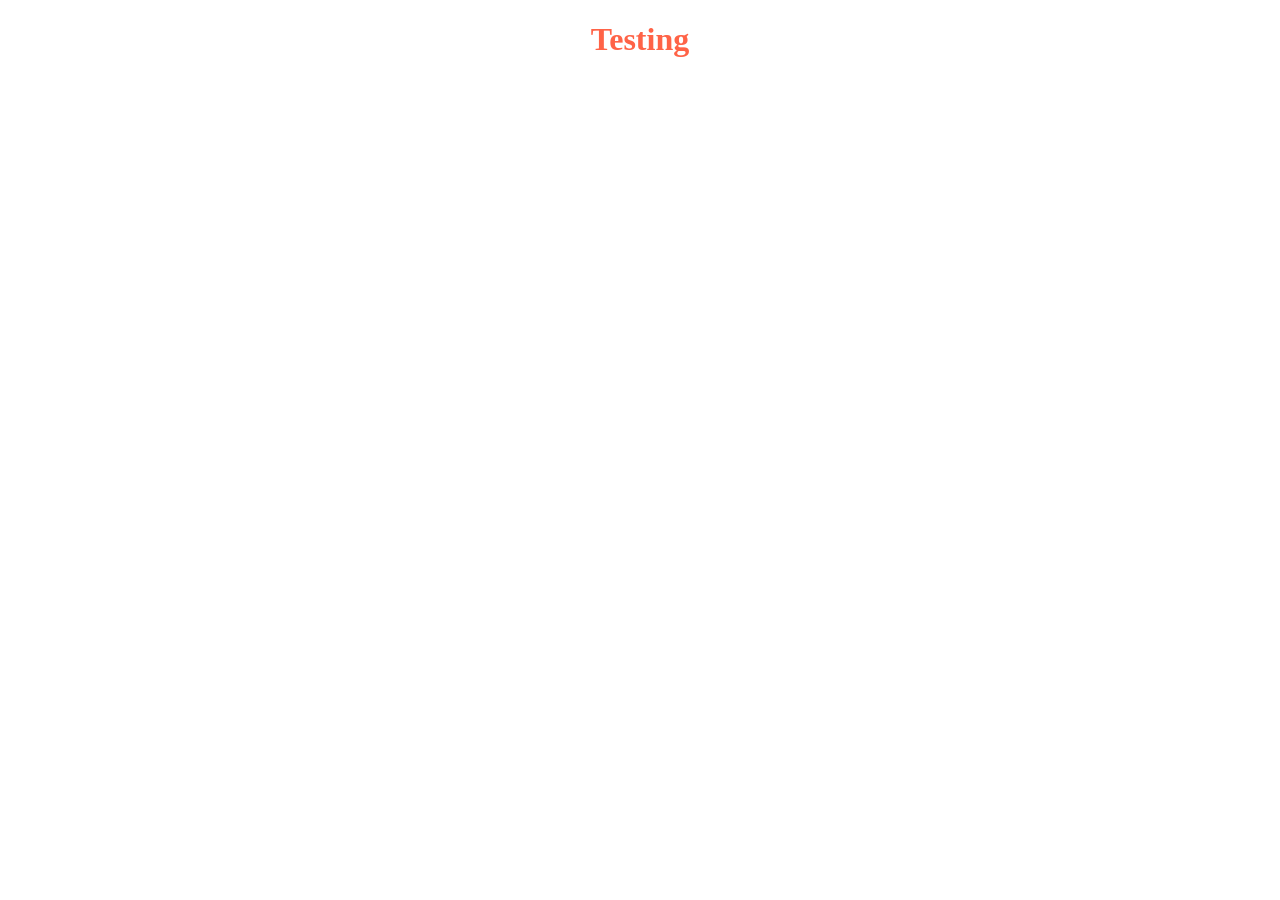
==== commit fda72c00: "new update" ====
--- a/index.html
+++ b/index.html
@@ -3,68 +3,11 @@
 <head>
     <meta charset="UTF-8">
     <meta name="viewport" content="width=device-width, initial-scale=1.0">
-    <title>Govimithuru | Home</title>
-    <link rel="stylesheet" href="css/main.css">
+    <title>Document</title>
 </head>
 <body>
-    <!-- TODO: @Lochana aiya - Create header and navigation bar-->
-    <header> <img src="images/logo.png" alt="logo" class="logo">
-        <nav>
-            <a href="#">Home</a>
-            <a href="#">Crops</a>
-            <a href="#">Weather</a>
-            <a href="#">Market Prices</a>
-            <a href="#">Crops</a>
-            <a href="#">Farming Guide</a>
-            <a href="#">Pest & Disease</a>
-            <a href="#">News</a>
-            <a href="#">Contact</a>
-        </nav>
-    </header>
 
-    <main>
-        <!-- TODO: " Nuwan aiya - Create slideshow section"-->
-        <section id="slideshow">
-
-        </section>
-        <section id="about-section">
-            <!-- TODO: @Harinya akka - Create about card -->
-            <div id="about">
-                <h2>About Us</h2>
-<p>Govimithuru is dedicated to empowering farmers with digital tools, real-time insights, and agricultural knowledge to improve yield and sustainability.</p>
-
-            </div>
-
-            <!-- TODO: @Harinya akka - Create vision card -->
-            <div id="vision">
-                <h2>Our Vision</h2>
-<p>To lead the digital transformation of agriculture by building a connected, modern, and efficient farming ecosystem.</p>
-
-            </div>
-
-            <!-- TODO: @Harinya akka - Create mission card -->
-            <div id="mission">
-                <h2>Our Mission</h2>
-<p>To provide accessible technology, actionable market data, and expert support to help every farmer succeed.</p>
-            </div>
-        </section>
-
-        <!-- TODO: @Nuwan aiya - Create news section -->
-        <section id="news-section">
-
-        </section>
-
-        <!-- TODO: @Nuwan aiya - Create contact form-->
-        <section id="contact-form">
-
-        </section>
-        
-    </main>
-
-    <!-- TODO: @Dahami akka - Create footer -->
-    <footer>
-
-    </footer>
+    <h1 style="color:Tomato; text-align:center">Testing</h1>
     
 </body>
 </html>
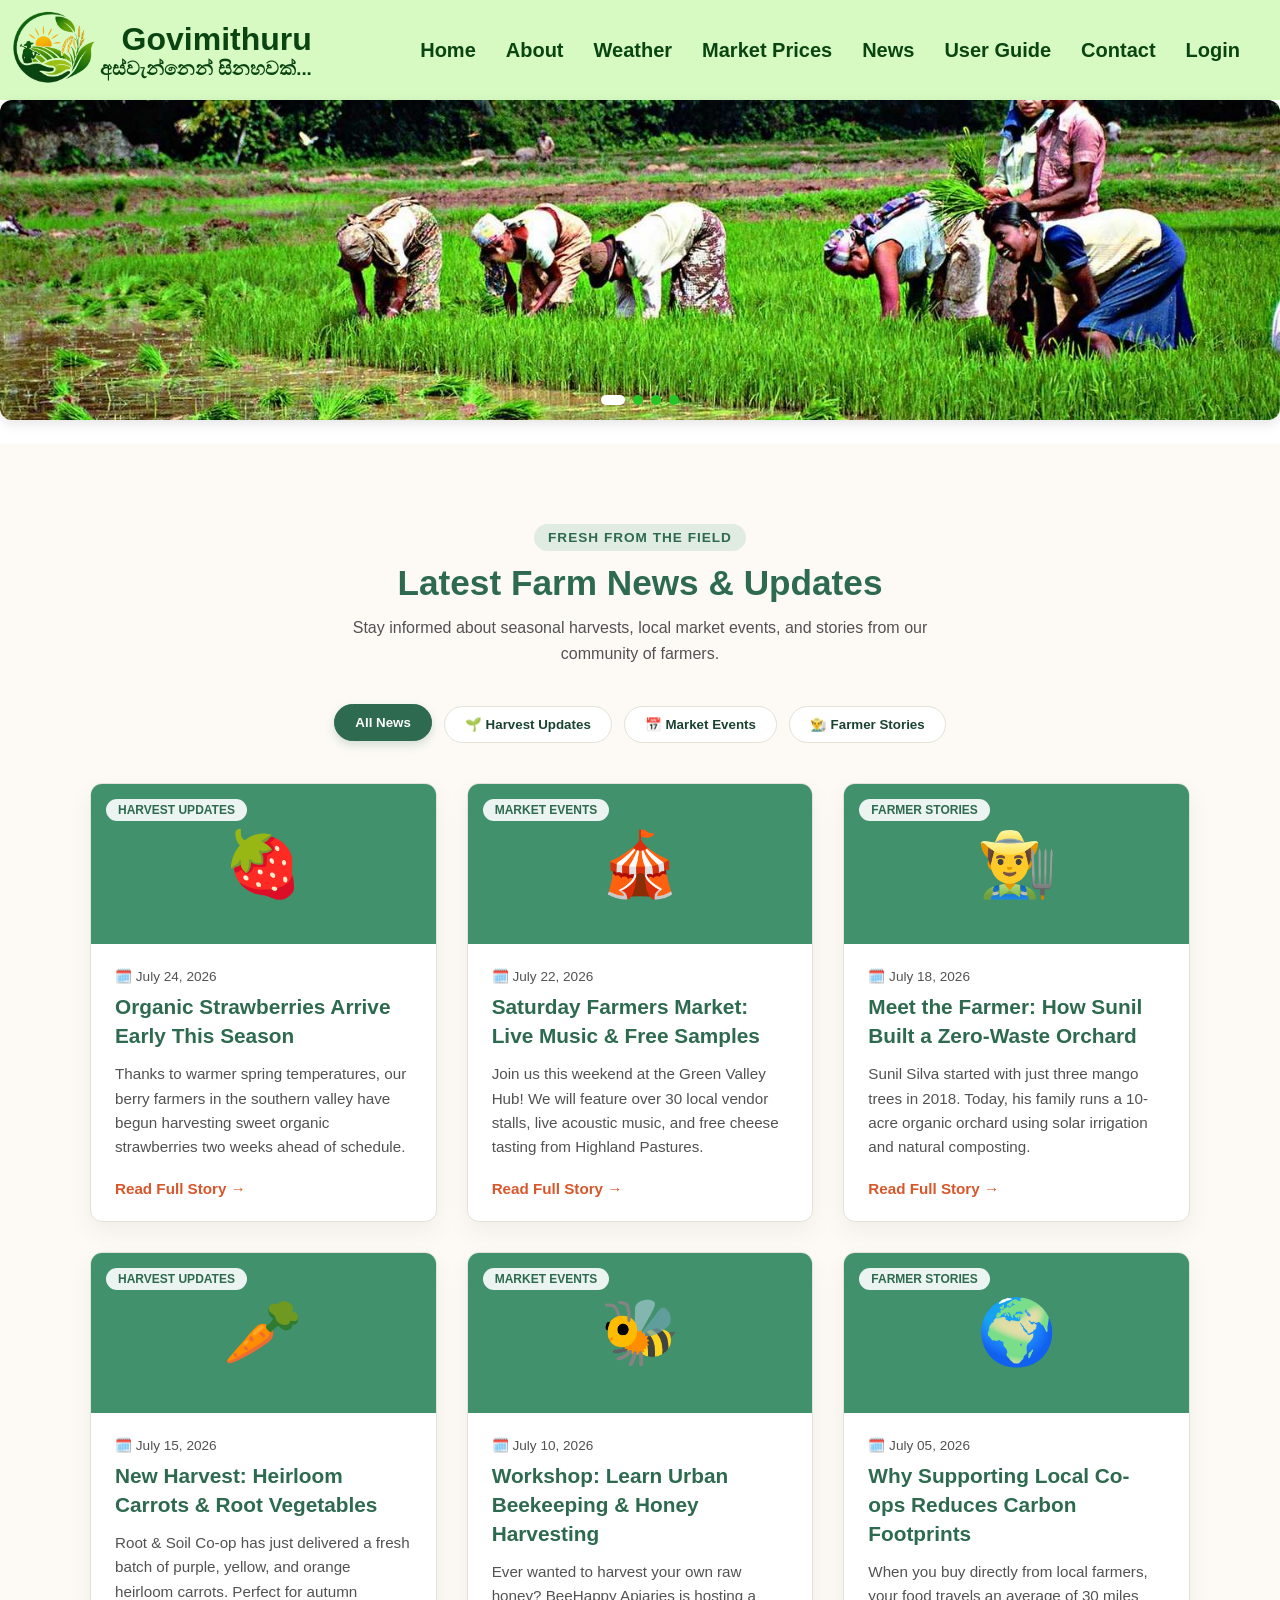
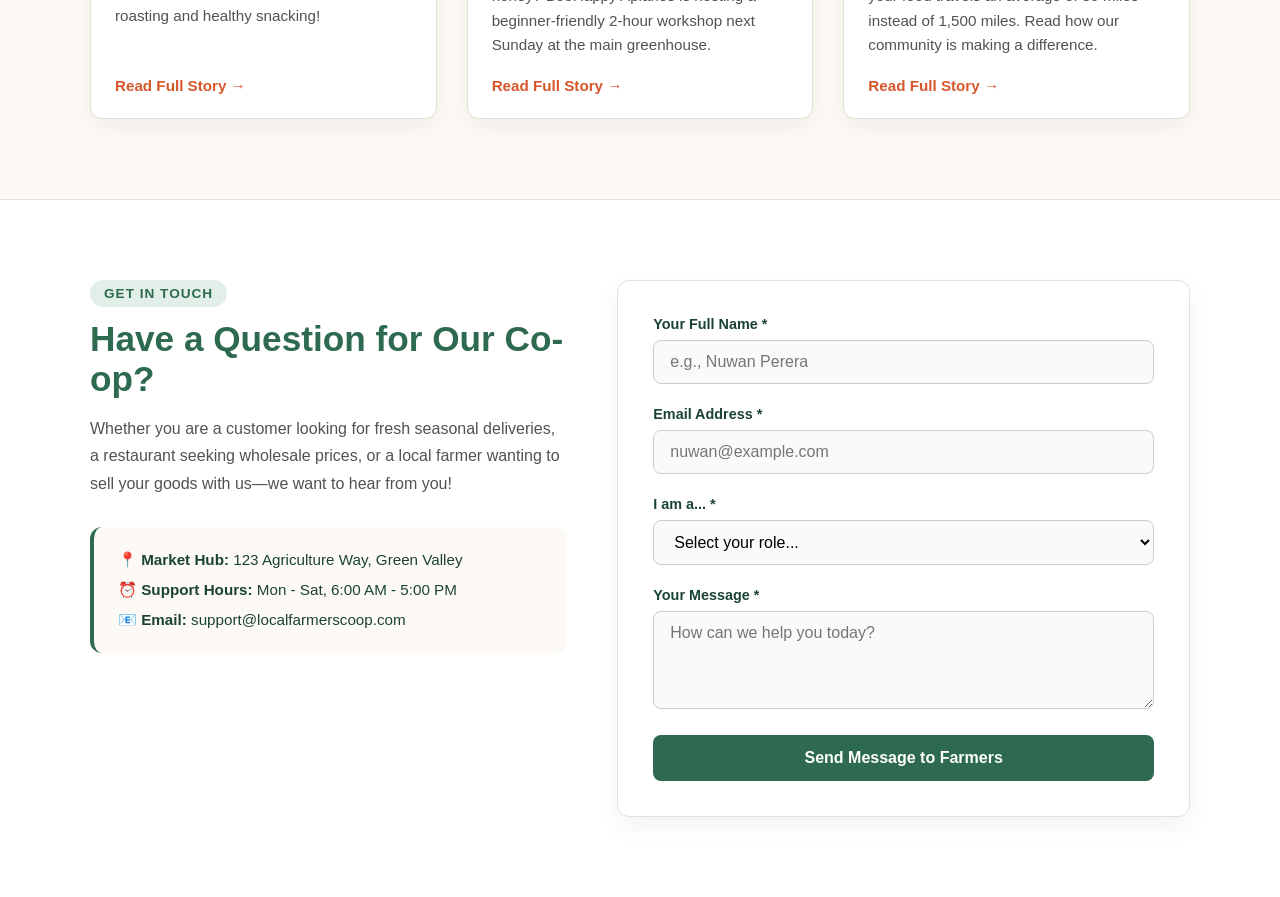
==== commit e68cd2c7: "Did minimal changes in commit" ====
--- a/index.html
+++ b/index.html
@@ -3,11 +3,173 @@
 <head>
     <meta charset="UTF-8">
     <meta name="viewport" content="width=device-width, initial-scale=1.0">
-    <title>Document</title>
+    <title>Govimithuru | Home</title>
+    <link rel="stylesheet" href="css/main.css">
+    <script src="script.js"></script>
+    <script src="js/script.js"></script>
+    <link rel="icon" type="image/png" href="/favicon.png" />
 </head>
 <body>
+    <!-- TODO: @Lochana aiya - Create header and navigation bar-->
+    <header> 
+        <div style="display: flex; align-items: center;">
+        <img src="images/logo.png" alt="logo" class="logo">
+        <div>
+            <h1>Govimithuru</h1>
+            <h3>අස්වැන්නෙන් සිනහවක්...</h3>
+        </div>
+        </div>
+        <button class="menu-btn" onclick="toggleMenu()">
+            ☰
+        </button>
+        <nav id="Menu" class="menu">
+            <a href="#">Home</a>
+            <a href="#">About</a>
+            <a href="#">Weather</a>
+            <a href="#">Market Prices</a>
+            <a href="#">News</a>
+            <a href="#">User Guide</a>
+            <a href="#">Contact</a>
+            <a href="http://127.0.0.1:5208">Login</a>
+        </nav>
+    </header>
 
-    <h1 style="color:Tomato; text-align:center">Testing</h1>
+    <main>
+        <!-- TODO: " Nuwan aiya - Create slideshow section"-->
+        <section id="slideshow">
+            <div class="slideshow-container">
+                <!-- Banner Slides -->
+                 <div class="slide fade">
+                 <img src="images/farmers.jpg" alt="Banner 1">
+                 </div>
+                 <div class="slide fade">
+                 <img src="images/fruits.jpg" alt="Banner 2">
+                 </div>
+                 <div class="slide fade">
+                 <img src="images/paddy.jpg" alt="Banner 3">
+                 </div>
+                 <div class="slide fade">
+                 <img src="images/paddy.jpg" alt="Banner 4">
+                 </div>
+
+                 <!-- Indicator Dots -->
+                  <div class="dots-container">
+                    <span class="dot" onclick="setSlide(0)"></span>
+                    <span class="dot" onclick="setSlide(1)"></span>
+                    <span class="dot" onclick="setSlide(2)"></span>
+                    <span class="dot" onclick="setSlide(3)"></span>
+                  </div>
+            </div>
+        </section>
+        <section id="about-section">
+            <!-- TODO: @Harinya akka - Create about card -->
+            <div id="about">
+
+            </div>
+
+            <!-- TODO: @Harinya akka - Create vision card -->
+            <div id="vision">
+
+            </div>
+
+            <!-- TODO: @Harinya akka - Create mission card -->
+            <div id="mission">
+
+            </div>
+        </section>
+
+        <!-- TODO: @Nuwan aiya - Create news section -->
+        <section id="news-section" class="section-padding">
+  <div class="container">
+    <div class="section-header">
+      <span class="badge">Fresh From the Field</span>
+      <h2>Latest Farm News & Updates</h2>
+      <p>Stay informed about seasonal harvests, local market events, and stories from our community of farmers.</p>
+    </div>
+
+    <!-- Interactive News Category Filters -->
+    <div class="news-filters">
+      <button class="filter-btn active" data-filter="all">All News</button>
+      <button class="filter-btn" data-filter="harvest">🌱 Harvest Updates</button>
+      <button class="filter-btn" data-filter="event">📅 Market Events</button>
+      <button class="filter-btn" data-filter="story">👨‍🌾 Farmer Stories</button>
+    </div>
+
+    <!-- News Cards Grid (by JS) -->
+    <div class="news-grid" id="news-grid-container">
+      <!-- JavaScript will dynamically insert news cards here -->
+    </div>
+  </div>
+</section>
+
+        <!-- TODO: @Nuwan aiya - Create contact form-->
+        <section id="contact-form" class="section-padding contact-section">
+  <div class="container">
+    <div class="contact-wrapper">
+      <!-- Left Side: Friendly Context -->
+      <div class="contact-intro">
+        <span class="badge">Get In Touch</span>
+        <h2>Have a Question for Our Co-op?</h2>
+        <p>Whether you are a customer looking for fresh seasonal deliveries, a restaurant seeking wholesale prices, or a local farmer wanting to sell your goods with us—we want to hear from you!</p>
+        
+        <div class="quick-contact-info">
+          <div class="info-item">
+            <strong>📍 Market Hub:</strong> 123 Agriculture Way, Green Valley
+          </div>
+          <div class="info-item">
+            <strong>⏰ Support Hours:</strong> Mon - Sat, 6:00 AM - 5:00 PM
+          </div>
+          <div class="info-item">
+            <strong>📧 Email:</strong> support@localfarmerscoop.com
+          </div>
+        </div>
+      </div>
+
+      <!-- Right Side: The Form -->
+      <div class="form-container">
+        <form id="farmer-contact-form" novalidate>
+          <div class="form-group">
+            <label for="name">Your Full Name *</label>
+            <input type="text" id="name" name="name" placeholder="e.g., Nuwan Perera" required>
+          </div>
+
+          <div class="form-group">
+            <label for="email">Email Address *</label>
+            <input type="email" id="email" name="email" placeholder="nuwan@example.com" required>
+          </div>
+
+          <div class="form-group">
+            <label for="role">I am a... *</label>
+            <select id="role" name="role" required>
+              <option value="">Select your role...</option>
+              <option value="customer">Regular Buyer / Customer</option>
+              <option value="farmer">Farmer looking to sell goods</option>
+              <option value="wholesale">Wholesale / Restaurant Buyer</option>
+              <option value="other">General Visitor</option>
+            </select>
+          </div>
+
+          <div class="form-group">
+            <label for="message">Your Message *</label>
+            <textarea id="message" name="message" rows="4" placeholder="How can we help you today?" required></textarea>
+          </div>
+
+          <button type="submit" class="submit-btn">Send Message to Farmers</button>
+          
+          <!-- Feedback message box -->
+          <div id="form-status" class="status-msg hidden"></div>
+        </form>
+      </div>
+    </div>
+  </div>
+</section>
+        
+    </main>
+
+    <!-- TODO: @Dahami akka - Create footer -->
+    <footer>
+
+    </footer>
     
 </body>
-</html>+</html>
--- a/css/main.css
+++ b/css/main.css
@@ -0,0 +1,505 @@
+*{
+    margin: 0;
+    padding: 0;
+    box-sizing: border-box;
+    font-family: Arial, sans-serif;
+}
+header {
+    display: flex;
+    justify-content: space-between;
+    background-color: rgba(215, 250, 195, 1.0) /*rgba(0,150,0,0.5)*/;
+    align-items: center;
+}
+
+
+    header h1, header h3 {
+        text-align: right;
+        color: rgb(10, 69, 17);
+        margin-right: 0;
+    }
+
+header {
+    text-align: center;
+}
+
+.logo {
+    display: block;
+    width: 100px;
+    height: auto;
+}
+
+nav {
+    padding: 10px;
+    display: flex;
+    justify-content: space-evenly;
+}
+
+    nav a {
+        color: rgb(10, 69, 17); /* Text color */
+        text-decoration: none;
+        margin-right: 30px;
+        font-size: 20px;
+        font-weight:bold;
+    }
+
+
+nav a:hover {
+    color: rgb(242, 187, 5);
+}
+
+.menu-btn {
+    display: none;
+    padding: 20px 10px 22px 10px;
+}
+
+@media (max-width: 768px) {
+    header {
+        text-align: center;
+        display: grid;
+        grid-template-columns: auto auto;
+        align-items: center;
+    }
+
+    nav {
+        left: 0;
+        top: 0;
+        height: 100%;
+        width: auto;
+        display: grid;
+        background-color:rgba(0,150,0,0.7);
+    }
+
+    nav :hover {
+        color: rgb(242, 187, 5);
+        background-color:yellow;
+    }
+<<<<<<< HEAD
+}
+
+/* ====== SLIDESHOW STYLE ====== */
+#slideshow {
+    width: 100%;
+    margin-bottom: 24px;
+}
+
+.slideshow-container{
+    position: relative;
+    width: 100%;
+    height: 320px;
+    overflow: hidden;
+    border-radius: 12px;
+    box-shadow: 0 4px 12px rgba(0, 0, 0, 0.1);
+}
+
+.slide{
+    display: none;
+    width: 100%;
+    height: 100%;
+}
+
+.slide img {
+    width: 100%;
+    height: 100%;
+    object-fit: cover;
+}
+
+/* Fade Animation */
+.fade{
+    animation-name: fadeAnimation;
+    animation-duration: 0.8;
+}
+
+@keyframes fadeAnimation{
+    from { opacity: 0.4; }
+    to { opacity: 1; }
+}
+
+/* Bottom Indicator Dots */ 
+.dots-container{
+    position: absolute;
+    bottom: 15px;
+    left: 50%;
+    transform: translateX(-50%);
+    display: flex;
+    gap: 8px;
+    z-index: 10;
+}
+
+.dot{
+    height: 10px;
+    width: 10px;
+    background-color: rgb(37, 197, 37);
+    border-radius: 50%;
+    display: inline-block;
+    cursor: pointer;
+    transition: all 0.3s ease;
+}
+
+.dot.active, .dot:hover{
+    background-color: #ffffff;
+    width: 24px;
+    border-radius: 8px;
+}
+
+/* ==========================================
+   GENERAL & VARIABLES
+   ========================================== */
+:root {
+  --farm-green: #2d6a4f;
+  --farm-light-green: #40916c;
+  --farm-accent: #d8572a;
+  --farm-bg: #fdfaf6;
+  --text-main: #1b4332;
+  --text-muted: #525252;
+  --border-color: #e2e2d8;
+  --white: #ffffff;
+  --radius: 12px;
+  --shadow: 0 10px 25px rgba(0, 0, 0, 0.05);
+}
+
+.section-padding {
+  padding: 80px 0;
+  font-family: 'Segoe UI', Tahoma, Geneva, Verdana, sans-serif;
+  color: var(--text-main);
+}
+
+.container {
+  max-width: 1140px;
+  margin: 0 auto;
+  padding: 0 20px;
+}
+
+.section-header {
+  text-align: center;
+  max-width: 650px;
+  margin: 0 auto 40px auto;
+}
+
+.badge {
+  display: inline-block;
+  background-color: rgba(64, 145, 108, 0.15);
+  color: var(--farm-green);
+  padding: 6px 14px;
+  border-radius: 20px;
+  font-size: 0.85rem;
+  font-weight: 700;
+  text-transform: uppercase;
+  letter-spacing: 1px;
+  margin-bottom: 12px;
+}
+
+.section-header h2 {
+  font-size: 2.2rem;
+  color: var(--farm-green);
+  margin-bottom: 12px;
+}
+
+.section-header p {
+  color: var(--text-muted);
+  line-height: 1.6;
+}
+
+/* ==========================================
+   NEWS SECTION STYLES
+   ========================================== */
+#news-section {
+  background-color: var(--farm-bg);
+}
+
+.news-filters {
+  display: flex;
+  justify-content: center;
+  flex-wrap: wrap;
+  gap: 12px;
+  margin-bottom: 40px;
+}
+
+.filter-btn {
+  background: var(--white);
+  border: 1px solid var(--border-color);
+  color: var(--text-main);
+  padding: 10px 20px;
+  border-radius: 30px;
+  font-weight: 600;
+  cursor: pointer;
+  transition: all 0.3s ease;
+}
+
+.filter-btn:hover,
+.filter-btn.active {
+  background: var(--farm-green);
+  color: var(--white);
+  border-color: var(--farm-green);
+  transform: translateY(-2px);
+  box-shadow: 0 4px 10px rgba(45, 106, 79, 0.2);
+}
+
+.news-grid {
+  display: grid;
+  grid-template-columns: repeat(auto-fill, minmax(320px, 1fr));
+  gap: 30px;
+}
+
+.news-card {
+  background: var(--white);
+  border-radius: var(--radius);
+  overflow: hidden;
+  box-shadow: var(--shadow);
+  border: 1px solid var(--border-color);
+  display: flex;
+  flex-direction: column;
+  transition: transform 0.3s ease, box-shadow 0.3s ease;
+}
+
+.news-card:hover {
+  transform: translateY(-5px);
+  box-shadow: 0 15px 30px rgba(0, 0, 0, 0.1);
+}
+
+.news-banner {
+  height: 160px;
+  background: var(--farm-light-green);
+  display: flex;
+  align-items: center;
+  justify-content: center;
+  font-size: 4rem;
+  position: relative;
+}
+
+.news-category-tag {
+  position: absolute;
+  top: 15px;
+  left: 15px;
+  background: rgba(255, 255, 255, 0.9);
+  color: var(--farm-green);
+  padding: 4px 12px;
+  border-radius: 12px;
+  font-size: 0.75rem;
+  font-weight: bold;
+  text-transform: uppercase;
+}
+
+.news-content {
+  padding: 24px;
+  display: flex;
+  flex-direction: column;
+  flex-grow: 1;
+}
+
+.news-date {
+  font-size: 0.85rem;
+  color: var(--text-muted);
+  margin-bottom: 8px;
+}
+
+.news-title {
+  font-size: 1.3rem;
+  color: var(--farm-green);
+  margin-bottom: 12px;
+  line-height: 1.4;
+}
+
+.news-excerpt {
+  color: var(--text-muted);
+  font-size: 0.95rem;
+  line-height: 1.6;
+  margin-bottom: 20px;
+  flex-grow: 1;
+}
+
+.read-more-btn {
+  background: none;
+  border: none;
+  color: var(--farm-accent);
+  font-weight: 700;
+  cursor: pointer;
+  padding: 0;
+  text-align: left;
+  display: inline-flex;
+  align-items: center;
+  gap: 5px;
+  font-size: 0.95rem;
+}
+
+.read-more-btn:hover {
+  text-decoration: underline;
+}
+
+/* ==========================================
+   CONTACT FORM STYLES
+   ========================================== */
+.contact-section {
+  background: var(--white);
+  border-top: 1px solid var(--border-color);
+}
+
+.contact-wrapper {
+  display: grid;
+  grid-template-columns: 1fr 1.2fr;
+  gap: 50px;
+  align-items: start;
+}
+
+.contact-intro h2 {
+  font-size: 2.2rem;
+  color: var(--farm-green);
+  margin-bottom: 16px;
+}
+
+.contact-intro p {
+  color: var(--text-muted);
+  line-height: 1.7;
+  margin-bottom: 30px;
+}
+
+.quick-contact-info {
+  background: var(--farm-bg);
+  padding: 24px;
+  border-radius: var(--radius);
+  border-left: 4px solid var(--farm-green);
+}
+
+.info-item {
+  margin-bottom: 12px;
+  color: var(--text-main);
+  font-size: 0.95rem;
+}
+
+.info-item:last-child {
+  margin-bottom: 0;
+}
+
+.form-container {
+  background: var(--white);
+  padding: 35px;
+  border-radius: var(--radius);
+  box-shadow: var(--shadow);
+  border: 1px solid var(--border-color);
+}
+
+.form-group {
+  margin-bottom: 22px;
+}
+
+.form-group label {
+  display: block;
+  font-weight: 600;
+  margin-bottom: 8px;
+  font-size: 0.9rem;
+  color: var(--text-main);
+}
+
+.form-group input,
+.form-group select,
+.form-group textarea {
+  width: 100%;
+  padding: 12px 16px;
+  border: 1px solid #ccc;
+  border-radius: 8px;
+  font-size: 1rem;
+  font-family: inherit;
+  transition: border-color 0.3s, box-shadow 0.3s;
+  background: #fafaf8;
+}
+
+.form-group input:focus,
+.form-group select:focus,
+.form-group textarea:focus {
+  outline: none;
+  border-color: var(--farm-green);
+  box-shadow: 0 0 0 3px rgba(45, 106, 79, 0.1);
+  background: var(--white);
+}
+
+.submit-btn {
+  background: var(--farm-green);
+  color: var(--white);
+  border: none;
+  width: 100%;
+  padding: 14px;
+  border-radius: 8px;
+  font-size: 1rem;
+  font-weight: bold;
+  cursor: pointer;
+  transition: background 0.3s, transform 0.1s;
+}
+
+.submit-btn:hover {
+  background: #1b4332;
+  transform: translateY(-2px);
+}
+
+.status-msg {
+  margin-top: 20px;
+  padding: 14px;
+  border-radius: 8px;
+  text-align: center;
+  font-weight: 600;
+  font-size: 0.95rem;
+}
+
+.status-msg.success {
+  background-color: #d8f3dc;
+  color: #1b4332;
+  border: 1px solid #b7e4c7;
+}
+
+.status-msg.error {
+  background-color: #f8d7da;
+  color: #721c24;
+  border: 1px solid #f5c6cb;
+}
+
+.hidden {
+  display: none;
+}
+
+/* ==========================================
+   RESPONSIVE DESIGN (MOBILE)
+   ========================================== */
+@media (max-width: 850px) {
+  .contact-wrapper {
+    grid-template-columns: 1fr;
+    gap: 30px;
+  }
+=======
+
+    .menu {
+        display: none;
+        flex-direction: column;
+        background-color: rgb(232, 245, 233);
+    }
+
+        .menu a {
+            color: rgb(10, 69, 17);
+            text-decoration: none;
+            padding: 15px;
+            border-bottom: 1px solid rgba(255,255,255,0.2);
+        }
+
+    .menu a:hover{
+        background:#2f5d34;
+    }
+
+    .menu.show{
+        display:grid;
+        grid-column-start: 1;
+        grid-column-end: 3;
+    }
+    .menu-btn {
+        display: flex;
+        font-size: 28px;
+        background-color: rgba(215, 250, 195, 1.0);
+        color: rgb(10, 69, 17);
+        border: none;
+        border-radius: 5px;
+        width: 70px;
+        height: 100%;
+        cursor: pointer;
+        margin-left: auto;
+        justify-content: center;
+        align-items: center;
+    }
+
+>>>>>>> 0e14bdad969d498493ec3aaf9a82c13931a25e77
+}
